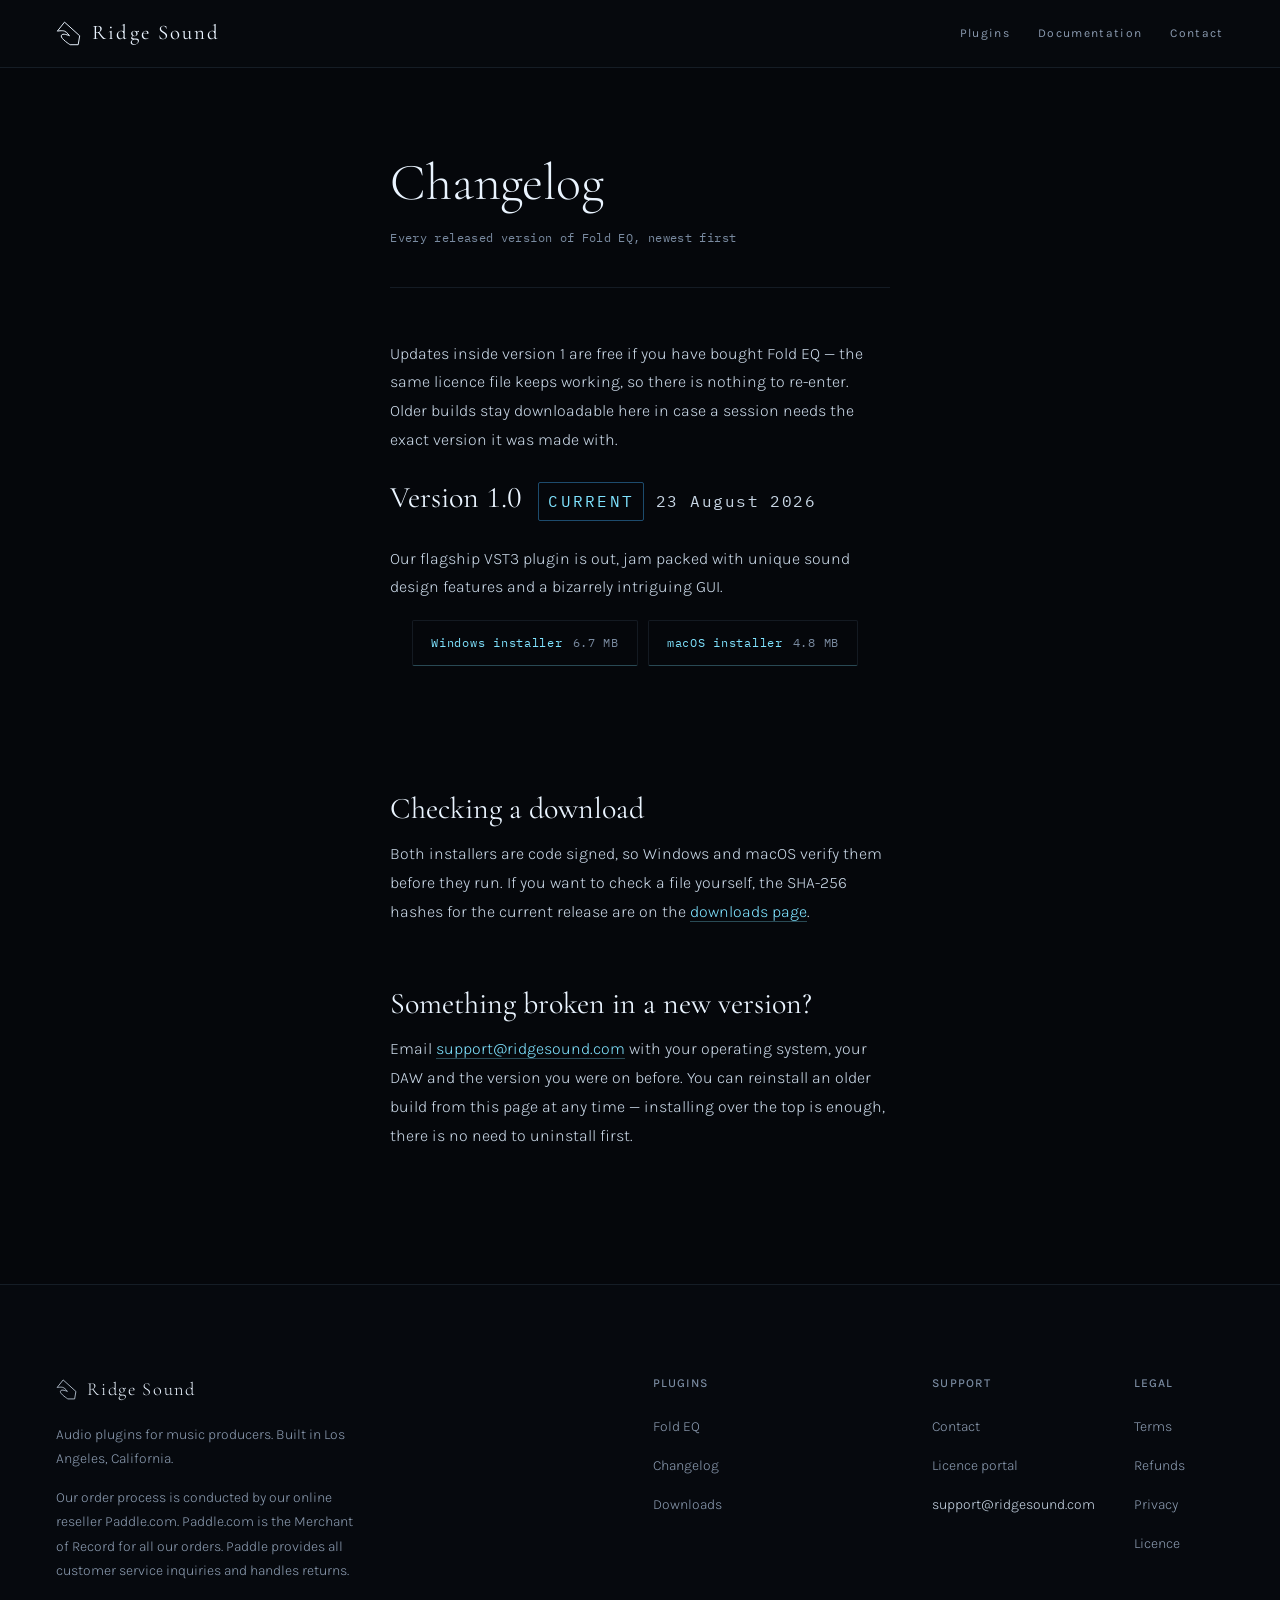
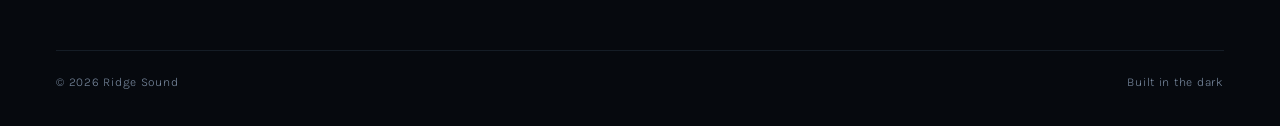
==== changelog.html @ a8e7a90c "Update Ridge Sound website" ====
<!DOCTYPE html>
<html lang="en">
<head>
<meta charset="utf-8" />
<meta name="viewport" content="width=device-width, initial-scale=1, viewport-fit=cover" />
<title>Fold EQ Changelog &middot; Every Version &middot; Ridge Sound</title>
<meta name="description" content="Every released version of Fold EQ, what changed in each, and downloads for older builds." />
<link rel="canonical" href="https://ridgesound.com/changelog.html" />
<meta name="theme-color" content="#05070b" />
<link rel="preload" href="assets/fonts/cormorant.woff2" as="font" type="font/woff2" crossorigin />
<link rel="preload" href="assets/fonts/karla.woff2" as="font" type="font/woff2" crossorigin />
<link rel="stylesheet" href="assets/site.css" />
<link rel="icon" href="data:image/svg+xml,%3Csvg xmlns='http://www.w3.org/2000/svg' viewBox='0 0 264 264'%3E%3Cpath d='M50.2 158.2C58.8 117.3 143.2 158.2 143.2 158.2C143.2 158.2 119.7 119.2 87.2 105.5C61 94.5 6.2 105.5 6.2 105.5L87.2 3.6L258.2 158.2L241.2 258.5H150.2C150.2 258.5 43.3 191.3 50.2 158.2Z' fill='none' stroke='%237fe3ff' stroke-width='14'/%3E%3C/svg%3E" />
<style>
.rel{padding:clamp(26px,3.6vw,38px) 0;border-top:1px solid var(--line)}
.rel:first-of-type{border-top:0;padding-top:8px}
.rel-head{display:flex;align-items:baseline;gap:16px;flex-wrap:wrap;margin-bottom:6px}
.rel-head h2{margin:0;font-variant-numeric:lining-nums tabular-nums;font-feature-settings:'lnum' 1,'tnum' 1}
.rel-meta{display:flex;align-items:center;gap:12px;margin:0;
  font-family:var(--mono);font-size:var(--t-label);letter-spacing:.09em;color:var(--txt-faint)}
.rel-tag{padding:4px 9px;border:1px solid var(--line-hot);border-radius:2px;
  color:var(--ice);text-transform:uppercase;letter-spacing:.14em}
.rel-tag--old{border-color:var(--line);color:var(--txt-faint)}
.rel-dl{list-style:none;margin:20px 0 0;padding:0;display:flex;gap:10px;flex-wrap:wrap}
.rel-dl a{display:inline-flex;align-items:center;gap:10px;
  padding:11px 18px;border:1px solid var(--line);border-radius:2px;
  font-family:var(--mono);font-size:var(--t-label);letter-spacing:.06em;color:var(--txt)}
.rel-dl a:hover{border-color:var(--line-mid);background:rgba(19,26,36,.55);color:var(--txt-hi)}
.rel-dl .sz{color:var(--txt-faint)}
</style>
</head>
<body>

<a class="skip" href="#doc">Skip to content</a>

<header class="nav nav--sticky">
  <a class="brand" href="./" aria-label="Ridge Sound home">
    <svg class="mark" viewBox="-9 -9 282 282" aria-hidden="true"><path d="M50.2123 158.173C58.7762 117.306 143.212 158.173 143.212 158.173C143.212 158.173 119.698 119.165 87.2123 105.529C61.0053 94.5293 6.21234 105.529 6.21234 105.529L87.2123 3.64041L258.212 158.173L241.212 258.529H150.212C150.212 258.529 43.2803 191.253 50.2123 158.173Z" fill="none" stroke="currentColor" stroke-width="11" stroke-linejoin="round"/></svg>
    <span class="brand-text">Ridge Sound</span>
  </a>
  <button class="menu-btn" id="menuBtn" aria-expanded="false" aria-controls="navlinks" aria-label="Menu">
    <svg class="open" viewBox="0 0 24 24" fill="none" stroke="currentColor" stroke-width="1.7" aria-hidden="true"><path d="M3 6h18M3 12h18M3 18h18"/></svg>
    <svg class="close" viewBox="0 0 24 24" fill="none" stroke="currentColor" stroke-width="1.7" aria-hidden="true"><path d="M5 5l14 14M19 5L5 19"/></svg>
  </button>
  <nav class="links" id="navlinks" aria-label="Primary">
    <a href="./#plugins">Plugins</a>
    <a href="./#docs">Documentation</a>
    <a href="contact.html">Contact</a>
  </nav>
</header>

<main class="doc" id="doc">
  <h1>Changelog</h1>
  <p class="updated">Every released version of Fold EQ, newest first</p>

  <p>Updates inside version 1 are free if you have bought Fold EQ &mdash; the same licence
  file keeps working, so there is nothing to re-enter. Older builds stay downloadable here
  in case a session needs the exact version it was made with.</p>

  <article class="rel">
    <div class="rel-head">
      <h2>Version 1.0</h2>
      <p class="rel-meta"><span class="rel-tag">Current</span>
      <time datetime="2026-08-23">23 August 2026</time></p>
    </div>
    <p>Our flagship VST3 plugin is out, jam packed with unique sound design features and a
    bizarrely intriguing GUI.</p>
    <ul class="rel-dl">
      <li><a href="downloads/FoldEQ-Setup-v1.0-Windows.exe" download>Windows installer <span class="sz">6.7 MB</span></a></li>
      <li><a href="downloads/FoldEQ-v1.0-macOS.pkg" download>macOS installer <span class="sz">4.8 MB</span></a></li>
    </ul>
  </article>

  <h2>Checking a download</h2>
  <p>Both installers are code signed, so Windows and macOS verify them before they run. If you
  want to check a file yourself, the SHA-256 hashes for the current release are on the
  <a href="downloads.html">downloads page</a>.</p>

  <h2>Something broken in a new version?</h2>
  <p>Email <a href="mailto:support@ridgesound.com">support@ridgesound.com</a> with your operating
  system, your DAW and the version you were on before. You can reinstall an older build from this
  page at any time &mdash; installing over the top is enough, there is no need to uninstall first.</p>
</main>

<footer class="foot">
  <div class="foot-in">
    <div>
      <div class="foot-brand"><svg class="mark" viewBox="-9 -9 282 282" aria-hidden="true"><path d="M50.2123 158.173C58.7762 117.306 143.212 158.173 143.212 158.173C143.212 158.173 119.698 119.165 87.2123 105.529C61.0053 94.5293 6.21234 105.529 6.21234 105.529L87.2123 3.64041L258.212 158.173L241.212 258.529H150.212C150.212 258.529 43.2803 191.253 50.2123 158.173Z" fill="none" stroke="currentColor" stroke-width="11" stroke-linejoin="round"/></svg><span>Ridge Sound</span></div>
      <p>Audio plugins for music producers. Built in Los Angeles, California.</p>
      <p class="mor">Our order process is conducted by our online reseller Paddle.com. Paddle.com is the Merchant of Record for all our orders. Paddle provides all customer service inquiries and handles returns.</p>
    </div>
    <div>
      <h2>Plugins</h2>
      <ul>
        <li><a href="./#plugins">Fold EQ</a></li>
        <li><a href="changelog.html">Changelog</a></li>
        <li><a href="downloads.html">Downloads</a></li>
      </ul>
    </div>
    <div class="foot-cols">
      <div>
        <h2>Support</h2>
        <ul>
          <li><a href="contact.html">Contact</a></li>
          <li><a href="https://license.ridgesound.com">Licence portal</a></li>
          <li><a class="lnk" href="mailto:support@ridgesound.com">support@ridgesound.com</a></li>
        </ul>
      </div>
      <div>
        <h2>Legal</h2>
        <ul>
          <li><a href="terms.html">Terms</a></li>
          <li><a href="refunds.html">Refunds</a></li>
          <li><a href="privacy.html">Privacy</a></li>
          <li><a href="eula.html">Licence</a></li>
        </ul>
      </div>
    </div>
  </div>
  <div class="foot-bot">
    <span>&copy; 2026 Ridge Sound</span>
    <span>Built in the dark</span>
  </div>
</footer>

<script>
(function(){
  var nav=document.querySelector('.nav'), btn=document.getElementById('menuBtn');
  if(!nav||!btn) return;
  btn.addEventListener('click',function(e){
    e.stopPropagation();
    var open=nav.classList.toggle('menu-open');
    btn.setAttribute('aria-expanded', open?'true':'false');
  });
  document.addEventListener('click',function(){
    nav.classList.remove('menu-open'); btn.setAttribute('aria-expanded','false');
  });
  document.addEventListener('keydown',function(e){
    if(e.key==='Escape'){ nav.classList.remove('menu-open'); btn.setAttribute('aria-expanded','false'); }
  });
})();
</script>

</body>
</html>
---- assets/site.css ----
/* ============================================================
   Ridge Sound. Single shared foundation for every page.
   Tokens, faces, reset, browser surfaces, nav, buttons, footer,
   and the long-form document shell. Page-specific CSS stays in
   the page. There is exactly one copy of the token block.
   ============================================================ */

@font-face{font-family:'Cormorant';font-style:normal;font-weight:300 700;font-display:swap;src:url(fonts/cormorant.woff2) format('woff2')}
@font-face{font-family:'Cormorant';font-style:italic;font-weight:300 700;font-display:swap;src:url(fonts/cormorant-italic.woff2) format('woff2')}
@font-face{font-family:'Karla';font-style:normal;font-weight:200 800;font-display:swap;src:url(fonts/karla.woff2) format('woff2')}
@font-face{font-family:'Karla';font-style:italic;font-weight:200 800;font-display:swap;src:url(fonts/karla-italic.woff2) format('woff2')}
@font-face{font-family:'PlexMono';font-style:normal;font-weight:400;font-display:swap;src:url(fonts/plexmono-400.woff2) format('woff2')}
@font-face{font-family:'PlexMono';font-style:normal;font-weight:500;font-display:swap;src:url(fonts/plexmono-500.woff2) format('woff2')}

:root{
  /* ---- ground ---- */
  --bg-0:#05070b;
  --bg-1:#0a0e14;
  --bg-2:#0e141c;
  --bg-3:#131a24;

  --line:rgba(126,160,196,.13);
  --line-mid:rgba(126,160,196,.24);
  --line-hot:rgba(63,169,245,.42);

  /* ---- ink. every value clears 4.5:1 on --bg-0 and on --bg-3 ---- */
  --txt:#c8d6e5;
  --txt-hi:#eaf4ff;
  --txt-dim:#8b9bb0;
  --txt-faint:#7a8ba1;

  --cyan:#3fa9f5;
  --ice:#7fe3ff;
  --warm:#ffb46b;

  /* ---- faces ----
     Cormorant carries display and title. Karla carries everything a
     person reads or clicks. PlexMono is reserved for data: measurements,
     identifiers, file sizes, hashes, dates. Not for atmosphere.        */
  --display:'Cormorant',Georgia,'Times New Roman',serif;
  --text:'Karla',-apple-system,BlinkMacSystemFont,'Segoe UI',sans-serif;
  --mono:'PlexMono',ui-monospace,'SF Mono',Menlo,monospace;

  /* ---- scale. 12 / 14 / 16 / 18 then fluid above ---- */
  --t-display:clamp(2.6rem, 7.6vw, 6rem);
  --t-title:clamp(2rem, 4.4vw, 3.25rem);
  --t-head:clamp(1.5rem, 2.6vw, 1.875rem);
  --t-lead:1.125rem;
  --t-body:1rem;
  --t-small:0.875rem;
  --t-label:0.75rem;

  --nav-h:68px;
  --gut:clamp(20px,4.4vw,72px);
  --maxw:1320px;
  --ease:cubic-bezier(.22,.61,.36,1);
}

*,*::before,*::after{box-sizing:border-box}

html{
  scroll-behavior:smooth;
  -webkit-text-size-adjust:100%;
  /* browser surfaces the design owns */
  color-scheme:dark;
  scrollbar-color:var(--line-mid) var(--bg-0);
  scrollbar-width:thin;
}
::-webkit-scrollbar{width:11px;height:11px}
::-webkit-scrollbar-track{background:var(--bg-0)}
::-webkit-scrollbar-thumb{background:#1d2836;border:3px solid var(--bg-0);border-radius:99px}
::-webkit-scrollbar-thumb:hover{background:#2a3a4d}

body{
  margin:0;
  background:var(--bg-0);
  color:var(--txt);
  font-family:var(--text);
  font-weight:300;
  font-size:var(--t-body);
  line-height:1.65;
  caret-color:var(--ice);
  -webkit-font-smoothing:antialiased;
  -moz-osx-font-smoothing:grayscale;
  overflow-x:hidden;
}

img,svg,video{display:block;max-width:100%}
a{color:inherit;text-decoration:none}
button{font:inherit;color:inherit;background:none;border:0;cursor:pointer}
::selection{background:rgba(63,169,245,.26);color:var(--txt-hi)}
:focus-visible{outline:1px solid var(--ice);outline-offset:3px}

/* data: identifiers, sizes, hashes, dates, prices */
.mono{
  font-family:var(--mono);font-weight:400;
  font-size:var(--t-label);letter-spacing:.1em;
  font-variant-numeric:tabular-nums;
}
.mono--caps{text-transform:uppercase;letter-spacing:.16em}

.skip{
  position:absolute;left:-9999px;top:0;z-index:100;padding:13px 18px;
  background:var(--bg-3);color:var(--txt-hi);border:1px solid var(--line-hot);
  font-size:var(--t-label);letter-spacing:.1em;
}
.skip:focus{left:var(--gut);top:12px}

/* ============================ NAV ============================ */
.nav{
  height:var(--nav-h);
  display:flex;align-items:center;
  padding:0 var(--gut);
}
.nav--sticky{position:sticky;top:0;z-index:50;background:rgba(7,10,15,.92);
  backdrop-filter:blur(12px);-webkit-backdrop-filter:blur(12px);
  border-bottom:1px solid var(--line)}
.nav{position:relative}

/* Menu button appears only when the inline links no longer fit. */
.menu-btn{
  display:none;align-items:center;justify-content:center;
  width:42px;height:42px;margin-left:auto;
  border:1px solid var(--line);border-radius:2px;background:rgba(14,20,28,.55);
  color:var(--txt);transition:border-color .3s var(--ease),color .3s var(--ease);
}
.menu-btn:hover,.nav.menu-open .menu-btn{color:var(--txt-hi);border-color:var(--line-mid)}
.menu-btn svg{width:17px;height:17px}
.menu-btn .close{display:none}
.nav.menu-open .menu-btn .open{display:none}
.nav.menu-open .menu-btn .close{display:block}

.brand{display:flex;align-items:center;gap:11px;flex:0 0 auto;padding:10px 0}
.brand .mark{width:25px;height:25px;color:var(--txt-hi);transition:transform .5s var(--ease)}
.brand:hover .mark{transform:translateY(-1px)}
.brand-text{
  font-family:var(--display);font-size:1.3rem;font-weight:400;letter-spacing:.1em;
  color:var(--txt-hi);white-space:nowrap;
}

.links{display:flex;align-items:center;gap:clamp(16px,2.2vw,32px);margin-left:auto}
.links a{
  position:relative;
  font-size:var(--t-label);font-weight:400;letter-spacing:.11em;
  color:var(--txt-dim);padding:12px 0;
  transition:color .3s var(--ease);
}
.links a::after{
  content:'';position:absolute;left:0;right:100%;bottom:6px;height:1px;
  background:var(--ice);transition:right .4s var(--ease);
}
.links a:hover{color:var(--txt-hi)}
.links a:hover::after{right:0}
.links a[aria-current="page"]{color:var(--txt-hi)}
.links a[aria-current="page"]::after{right:0}

/* ============================ BUTTONS ============================ */
.btn{
  display:inline-flex;align-items:center;justify-content:center;gap:11px;
  padding:14px 26px;border-radius:2px;
  font-size:var(--t-label);letter-spacing:.11em;
  border:1px solid var(--line-hot);color:var(--txt-hi);
  background:rgba(63,169,245,.11);
  transition:background .3s var(--ease),border-color .3s var(--ease),color .3s var(--ease);
  -webkit-tap-highlight-color:transparent;
}
.btn .arw{transition:transform .35s var(--ease)}
.btn:hover{background:rgba(63,169,245,.21);border-color:rgba(127,227,255,.75)}
.btn:hover .arw{transform:translateX(4px)}
.btn-ghost{border-color:var(--line);background:none;color:var(--txt)}
.btn-ghost:hover{border-color:var(--line-mid);background:rgba(19,26,36,.55);color:var(--txt-hi)}
.btn-soon{border-color:var(--line);background:none;color:var(--txt-faint);cursor:default}
.btn-soon:hover{background:none;border-color:var(--line);color:var(--txt-faint)}

/* ============================ DOCUMENT ============================ */
.doc{
  max-width:min(68ch, 100%);
  margin:0 auto;
  padding:clamp(48px,7vw,88px) var(--gut) clamp(64px,9vw,120px);
}
.doc h1{
  margin:0 0 18px;
  font-family:var(--display);
  font-size:var(--t-title);
  font-weight:300;letter-spacing:-.004em;line-height:1.02;
  color:var(--txt-hi);
  text-wrap:balance;
}
.doc .updated{
  margin:0 0 clamp(34px,5vw,52px);
  padding-bottom:clamp(26px,4vw,38px);
  border-bottom:1px solid var(--line);
  font-family:var(--mono);font-size:var(--t-label);letter-spacing:.03em;
  font-variant-numeric:tabular-nums;
  color:var(--txt-faint);
}
.doc h2{
  margin:clamp(42px,5vw,60px) 0 14px;
  font-family:var(--display);
  font-size:var(--t-head);
  font-weight:400;letter-spacing:0;color:var(--txt-hi);line-height:1.15;
  text-wrap:balance;
}
/* h3 separates from h2 by face, weight and case, not by a 4% size step */
.doc h3{
  margin:34px 0 10px;
  font-family:var(--text);font-size:var(--t-small);font-weight:600;
  letter-spacing:.09em;text-transform:uppercase;color:var(--txt-hi);
}
.doc p,.doc li{font-size:var(--t-body);line-height:1.8;color:var(--txt)}
.doc p{margin:0 0 18px}
.doc ul,.doc ol{margin:0 0 18px;padding-left:22px}
.doc li{margin-bottom:10px}
.doc li::marker{color:var(--txt-faint)}
.doc strong{color:var(--txt-hi);font-weight:500}
.doc em{color:var(--txt-dim)}
.doc a:not(.btn){color:var(--ice);border-bottom:1px solid rgba(127,227,255,.3);transition:border-color .3s var(--ease)}
.doc a:not(.btn):hover{border-bottom-color:var(--ice)}
.doc code{
  font-family:var(--mono);font-size:.9em;
  background:var(--bg-2);border:1px solid var(--line);border-radius:2px;padding:1px 5px;
  color:var(--ice);
}

/* a quiet inset, not an accent rail */
.callout{
  margin:0 0 24px;
  padding:22px 24px;
  border:1px solid var(--line);
  background:var(--bg-2);
}
.callout p:last-child{margin-bottom:0}
.callout.warm{border-color:rgba(255,180,107,.24);background:#12100f}

.kv{margin:0 0 18px;padding:0;list-style:none}
.kv li{display:flex;gap:16px;flex-wrap:wrap;padding:12px 0;border-bottom:1px solid var(--line);margin:0}
.kv b{
  flex:0 0 170px;color:var(--txt-faint);font-family:var(--mono);font-weight:400;
  font-size:var(--t-label);letter-spacing:.06em;
}
.kv span{flex:1 1 260px;color:var(--txt)}

/* ============================ FOOTER ============================ */
.foot{
  border-top:1px solid var(--line);
  background:rgba(8,11,16,.72);
  padding:clamp(56px,7vw,92px) var(--gut) 34px;
}
.foot-in{
  max-width:var(--maxw);margin:0 auto;
  display:grid;
  grid-template-columns:minmax(0,2.1fr) minmax(0,.85fr) minmax(0,1.15fr);
  gap:clamp(32px,5vw,76px);
}
.foot-brand{display:flex;align-items:center;gap:10px;margin-bottom:18px}
.foot-brand .mark{width:21px;height:21px;color:var(--txt)}
.foot-brand span{font-family:var(--display);font-size:1.15rem;letter-spacing:.09em;color:var(--txt-hi)}
.foot p{margin:0 0 14px;font-size:var(--t-small);line-height:1.75;color:var(--txt-dim);max-width:38ch}
.mor{font-size:var(--t-small);line-height:1.7;color:var(--txt-faint);max-width:44ch}
.foot h2{
  margin:0 0 14px;font-family:var(--text);font-size:var(--t-label);font-weight:500;
  letter-spacing:.1em;color:var(--txt-faint);text-transform:uppercase;
}
.foot ul{list-style:none;margin:0;padding:0}
.foot li{margin-bottom:2px;font-size:var(--t-small)}
.foot li a{display:inline-block;padding:7px 0;min-height:24px;color:var(--txt-dim);transition:color .3s var(--ease)}
.foot li a:hover{color:var(--txt-hi)}
.foot .lnk{color:var(--txt)}
.foot .lnk:hover{color:var(--ice)}
.foot-cols{display:grid;grid-template-columns:1fr 1fr;gap:clamp(24px,3vw,44px)}
.foot-bot{
  max-width:var(--maxw);margin:52px auto 0;padding-top:22px;border-top:1px solid var(--line);
  display:flex;justify-content:space-between;gap:18px;flex-wrap:wrap;
  font-size:var(--t-label);letter-spacing:.06em;color:var(--txt-faint);
}

.scroll{overflow-x:auto}

/* ============================ RESPONSIVE ============================ */
@media (max-width:1000px){
  .foot-in{grid-template-columns:1fr;gap:44px}
}
@media (max-width:760px){
  :root{--nav-h:60px}
  .brand-text{display:none}
  .menu-btn{display:flex}
  .links{
    position:absolute;top:calc(100% - 1px);right:var(--gut);left:var(--gut);
    flex-direction:column;align-items:stretch;gap:0;margin-left:0;
    padding:6px;
    border:1px solid var(--line);background:rgba(8,11,16,.98);
    backdrop-filter:blur(16px);-webkit-backdrop-filter:blur(16px);
    opacity:0;visibility:hidden;transform:translateY(-6px);
    transition:opacity .25s var(--ease),transform .25s var(--ease),visibility .25s;
  }
  .nav.menu-open .links{opacity:1;visibility:visible;transform:none}
  .links a{padding:14px 12px;font-size:var(--t-small);letter-spacing:.03em;color:var(--txt)}
  .links a::after{display:none}
  .links a:hover,.links a[aria-current="page"]{background:rgba(63,169,245,.09);color:var(--txt-hi)}
  .foot-cols{grid-template-columns:1fr}
  .kv b{flex-basis:100%}
}

/* Reduced motion keeps state changes and hierarchy. It removes ambient
   and decorative movement only, rather than flattening every duration. */
@media (prefers-reduced-motion:reduce){
  html{scroll-behavior:auto}
  .brand:hover .mark,.btn:hover .arw{transform:none}
  .links a::after{transition:none}
}
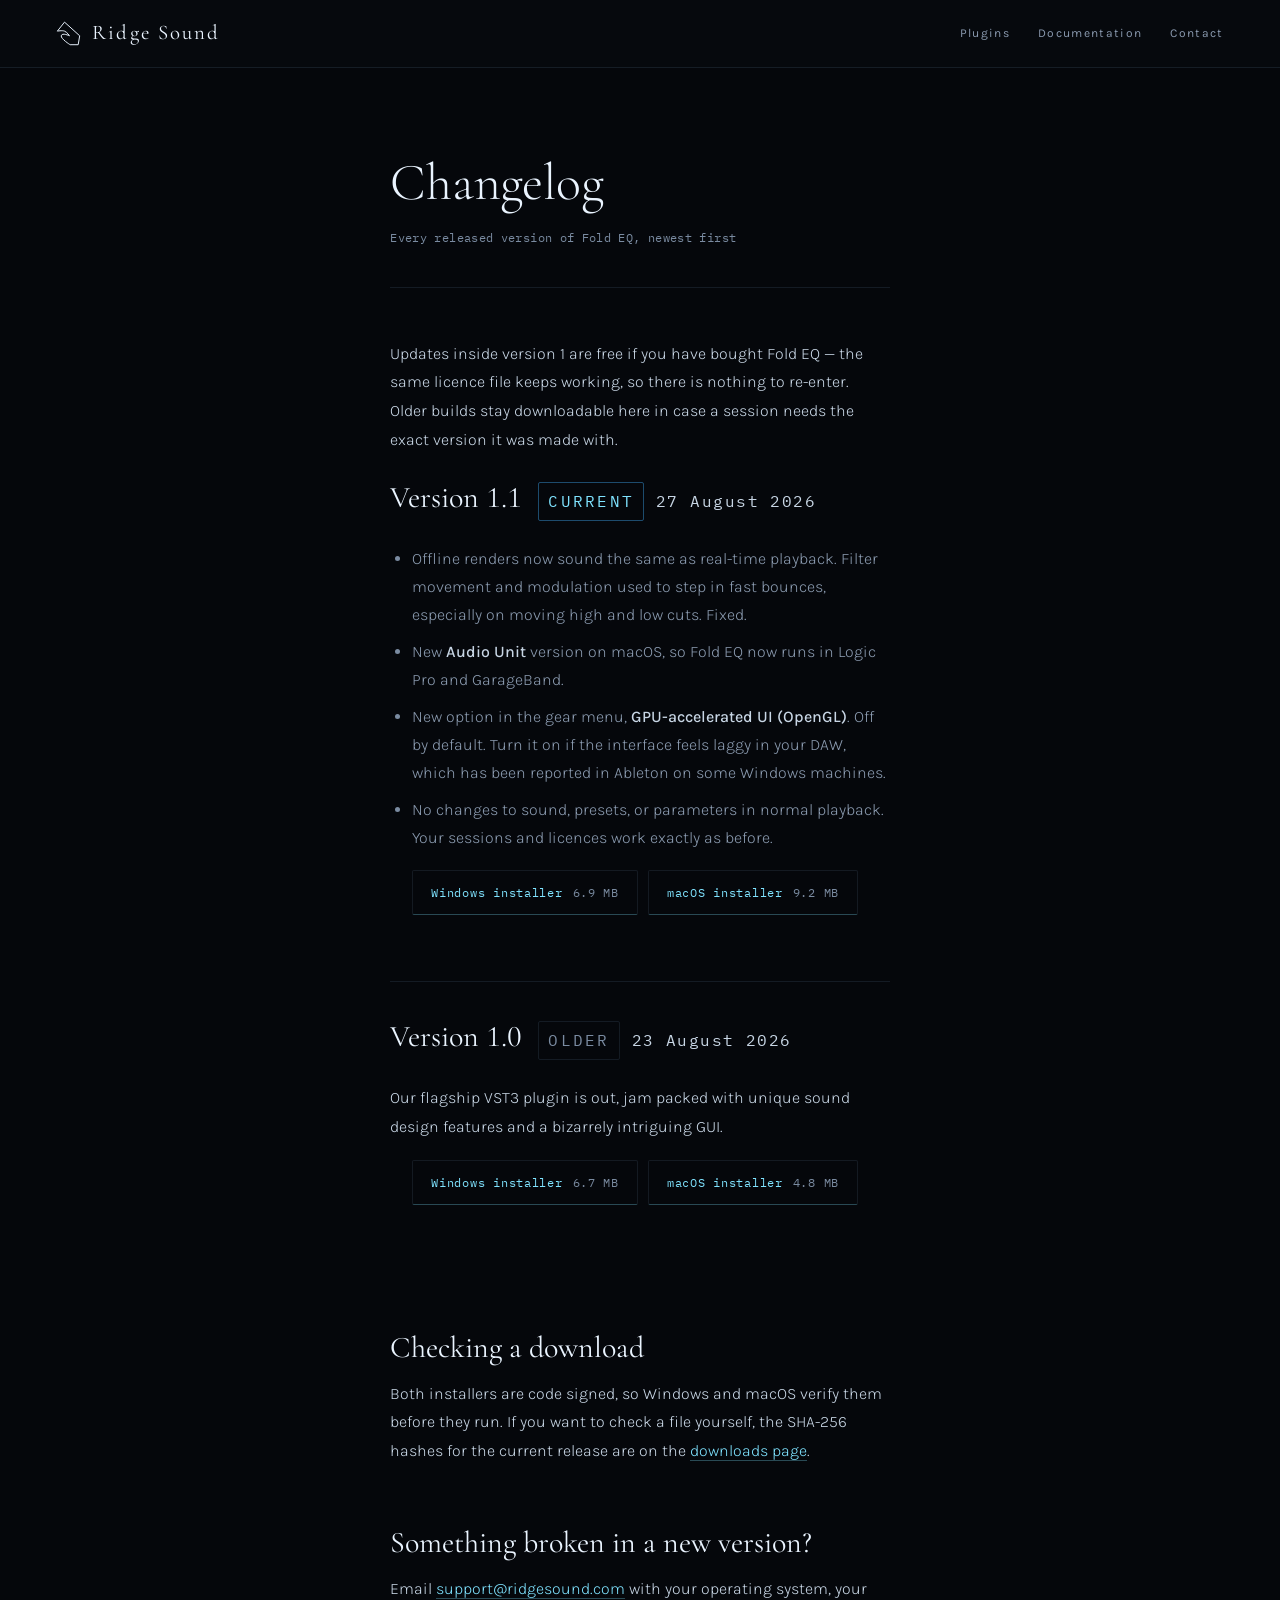
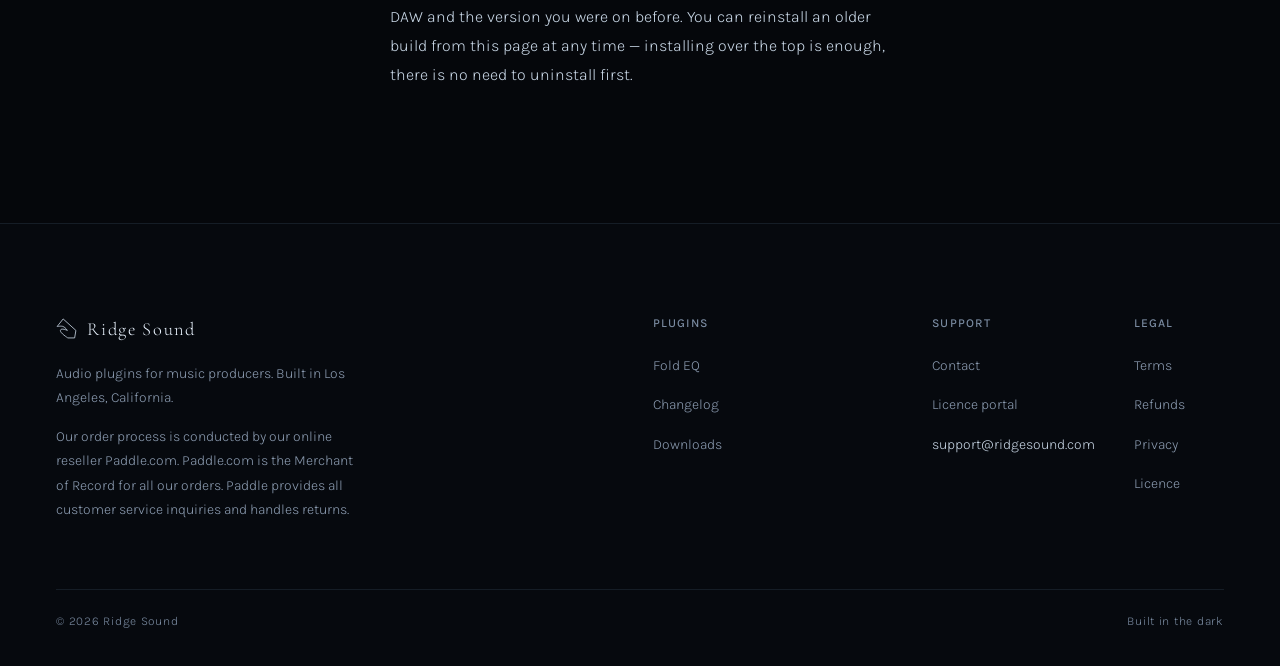
==== commit 7a759774: "Update Ridge Sound website" ====
--- a/changelog.html
+++ b/changelog.html
@@ -21,6 +21,10 @@
 .rel-tag{padding:4px 9px;border:1px solid var(--line-hot);border-radius:2px;
   color:var(--ice);text-transform:uppercase;letter-spacing:.14em}
 .rel-tag--old{border-color:var(--line);color:var(--txt-faint)}
+.rel-notes{margin:14px 0 0;padding-left:20px}
+.rel-notes li{margin-bottom:9px;line-height:1.75;color:var(--txt-dim)}
+.rel-notes li:last-child{margin-bottom:0}
+.rel-notes strong{color:var(--txt)}
 .rel-dl{list-style:none;margin:20px 0 0;padding:0;display:flex;gap:10px;flex-wrap:wrap}
 .rel-dl a{display:inline-flex;align-items:center;gap:10px;
   padding:11px 18px;border:1px solid var(--line);border-radius:2px;
@@ -59,8 +63,31 @@
 
   <article class="rel">
     <div class="rel-head">
+      <h2>Version 1.1</h2>
+      <p class="rel-meta"><span class="rel-tag">Current</span>
+      <time datetime="2026-08-27">27 August 2026</time></p>
+    </div>
+    <ul class="rel-notes">
+      <li>Offline renders now sound the same as real-time playback. Filter movement and modulation
+      used to step in fast bounces, especially on moving high and low cuts. Fixed.</li>
+      <li>New <strong>Audio Unit</strong> version on macOS, so Fold EQ now runs in Logic Pro and
+      GarageBand.</li>
+      <li>New option in the gear menu, <strong>GPU-accelerated UI (OpenGL)</strong>. Off by default.
+      Turn it on if the interface feels laggy in your DAW, which has been reported in Ableton on
+      some Windows machines.</li>
+      <li>No changes to sound, presets, or parameters in normal playback. Your sessions and licences
+      work exactly as before.</li>
+    </ul>
+    <ul class="rel-dl">
+      <li><a href="downloads/FoldEQ-Setup-v1.1-Windows.exe" download>Windows installer <span class="sz">6.9 MB</span></a></li>
+      <li><a href="downloads/FoldEQ-v1.1-macOS.pkg" download>macOS installer <span class="sz">9.2 MB</span></a></li>
+    </ul>
+  </article>
+
+  <article class="rel">
+    <div class="rel-head">
       <h2>Version 1.0</h2>
-      <p class="rel-meta"><span class="rel-tag">Current</span>
+      <p class="rel-meta"><span class="rel-tag rel-tag--old">Older</span>
       <time datetime="2026-08-23">23 August 2026</time></p>
     </div>
     <p>Our flagship VST3 plugin is out, jam packed with unique sound design features and a
